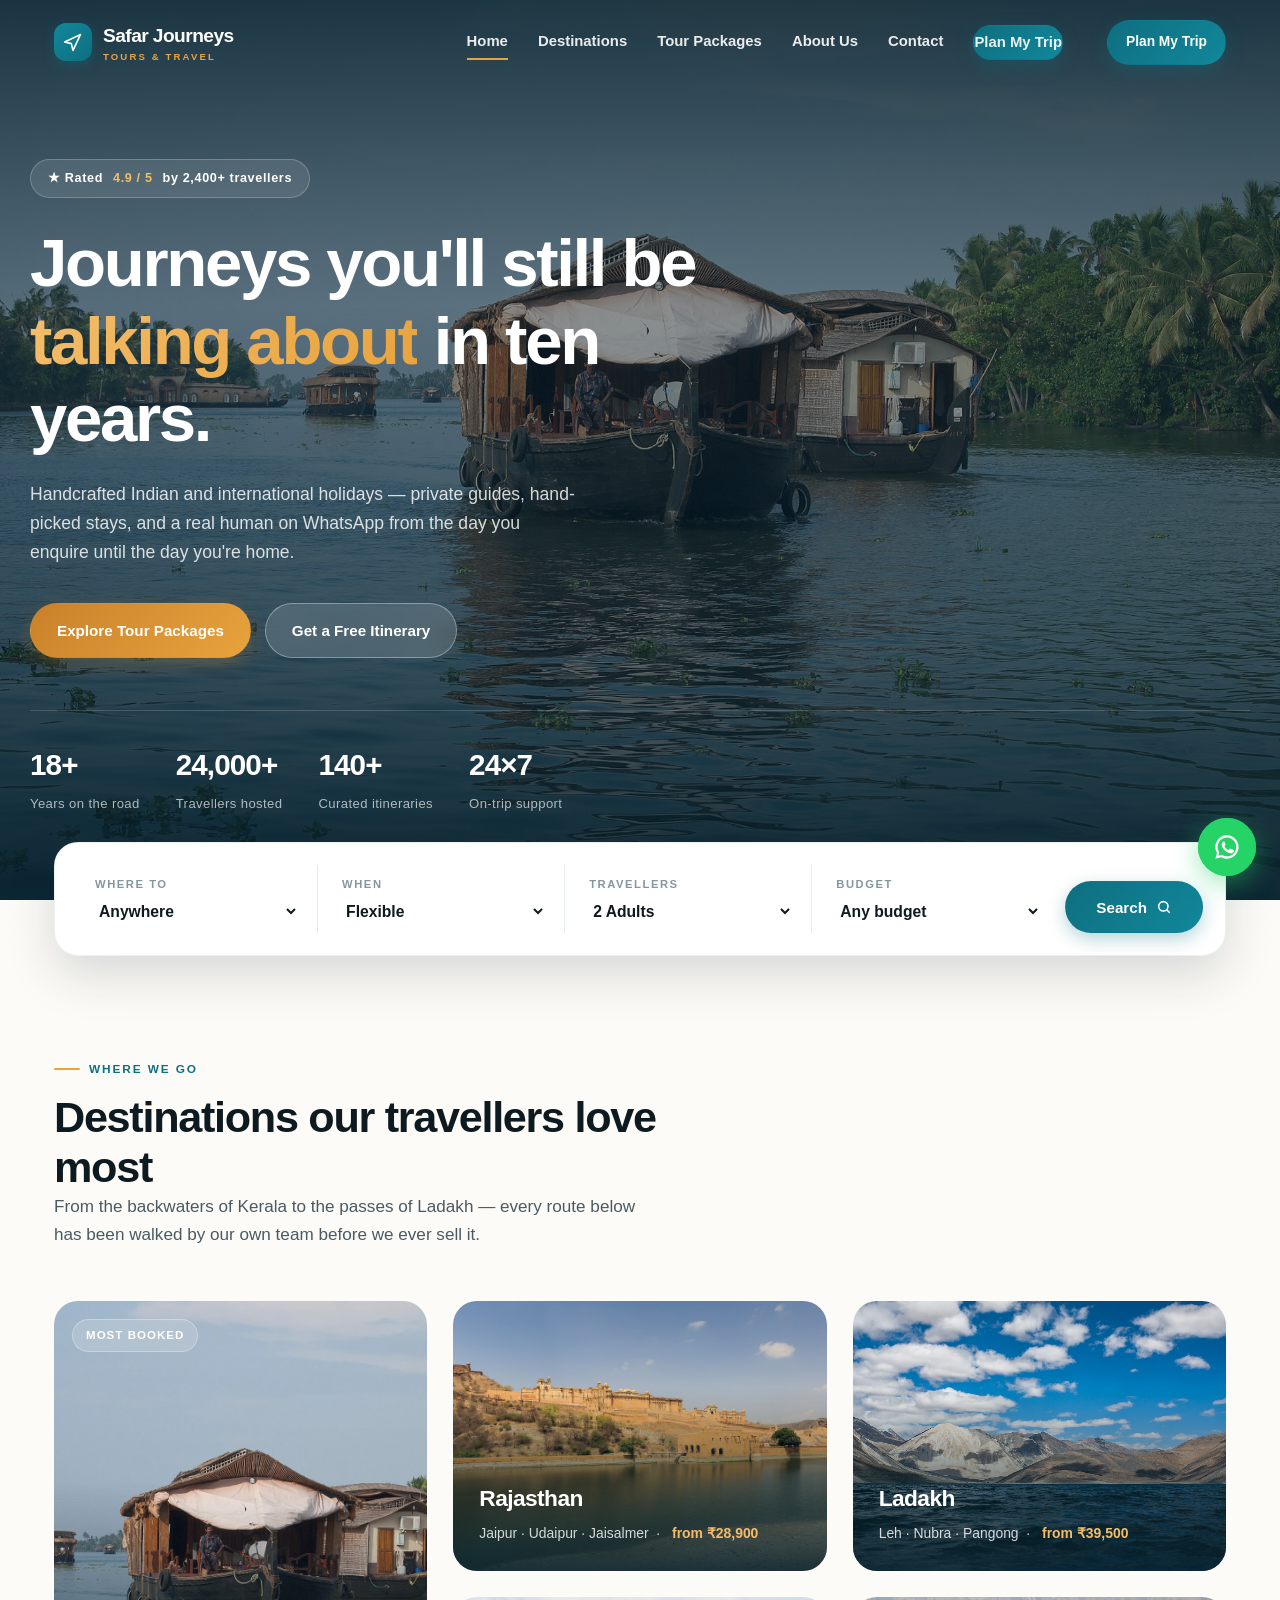
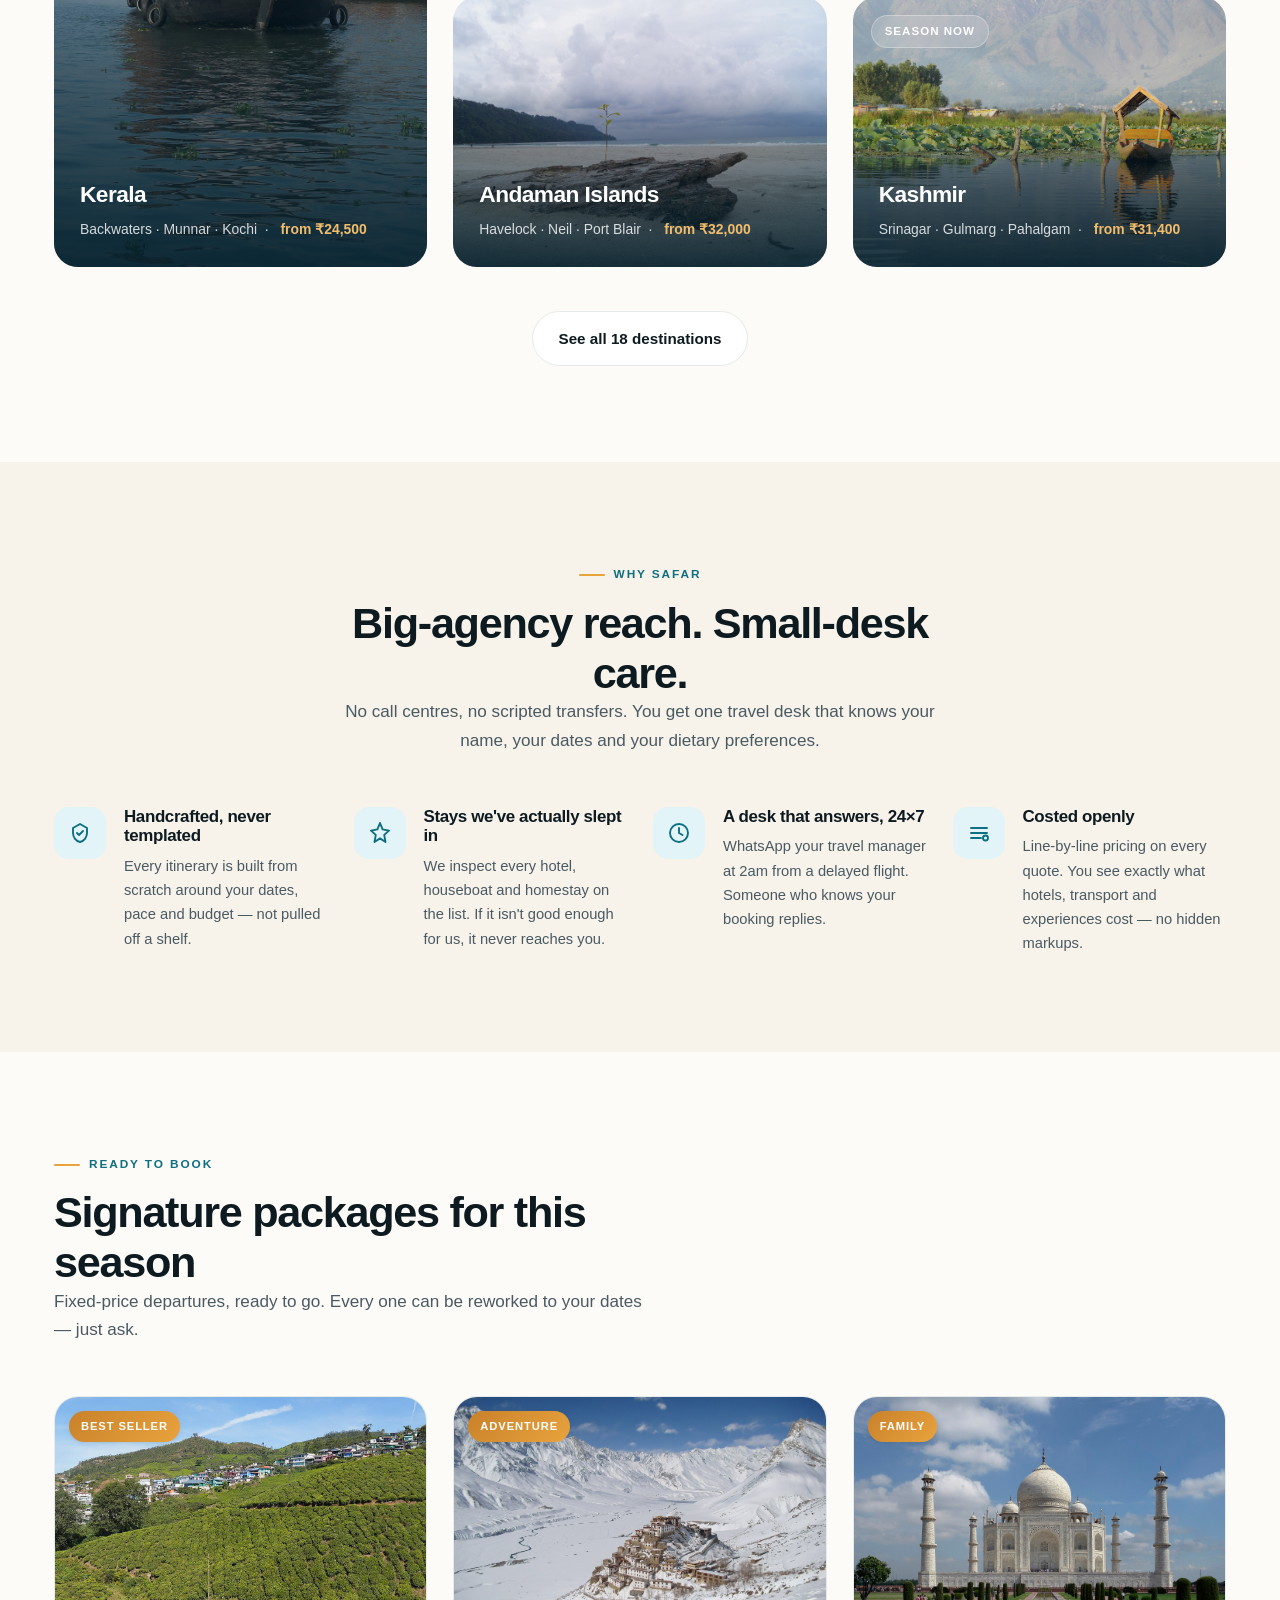
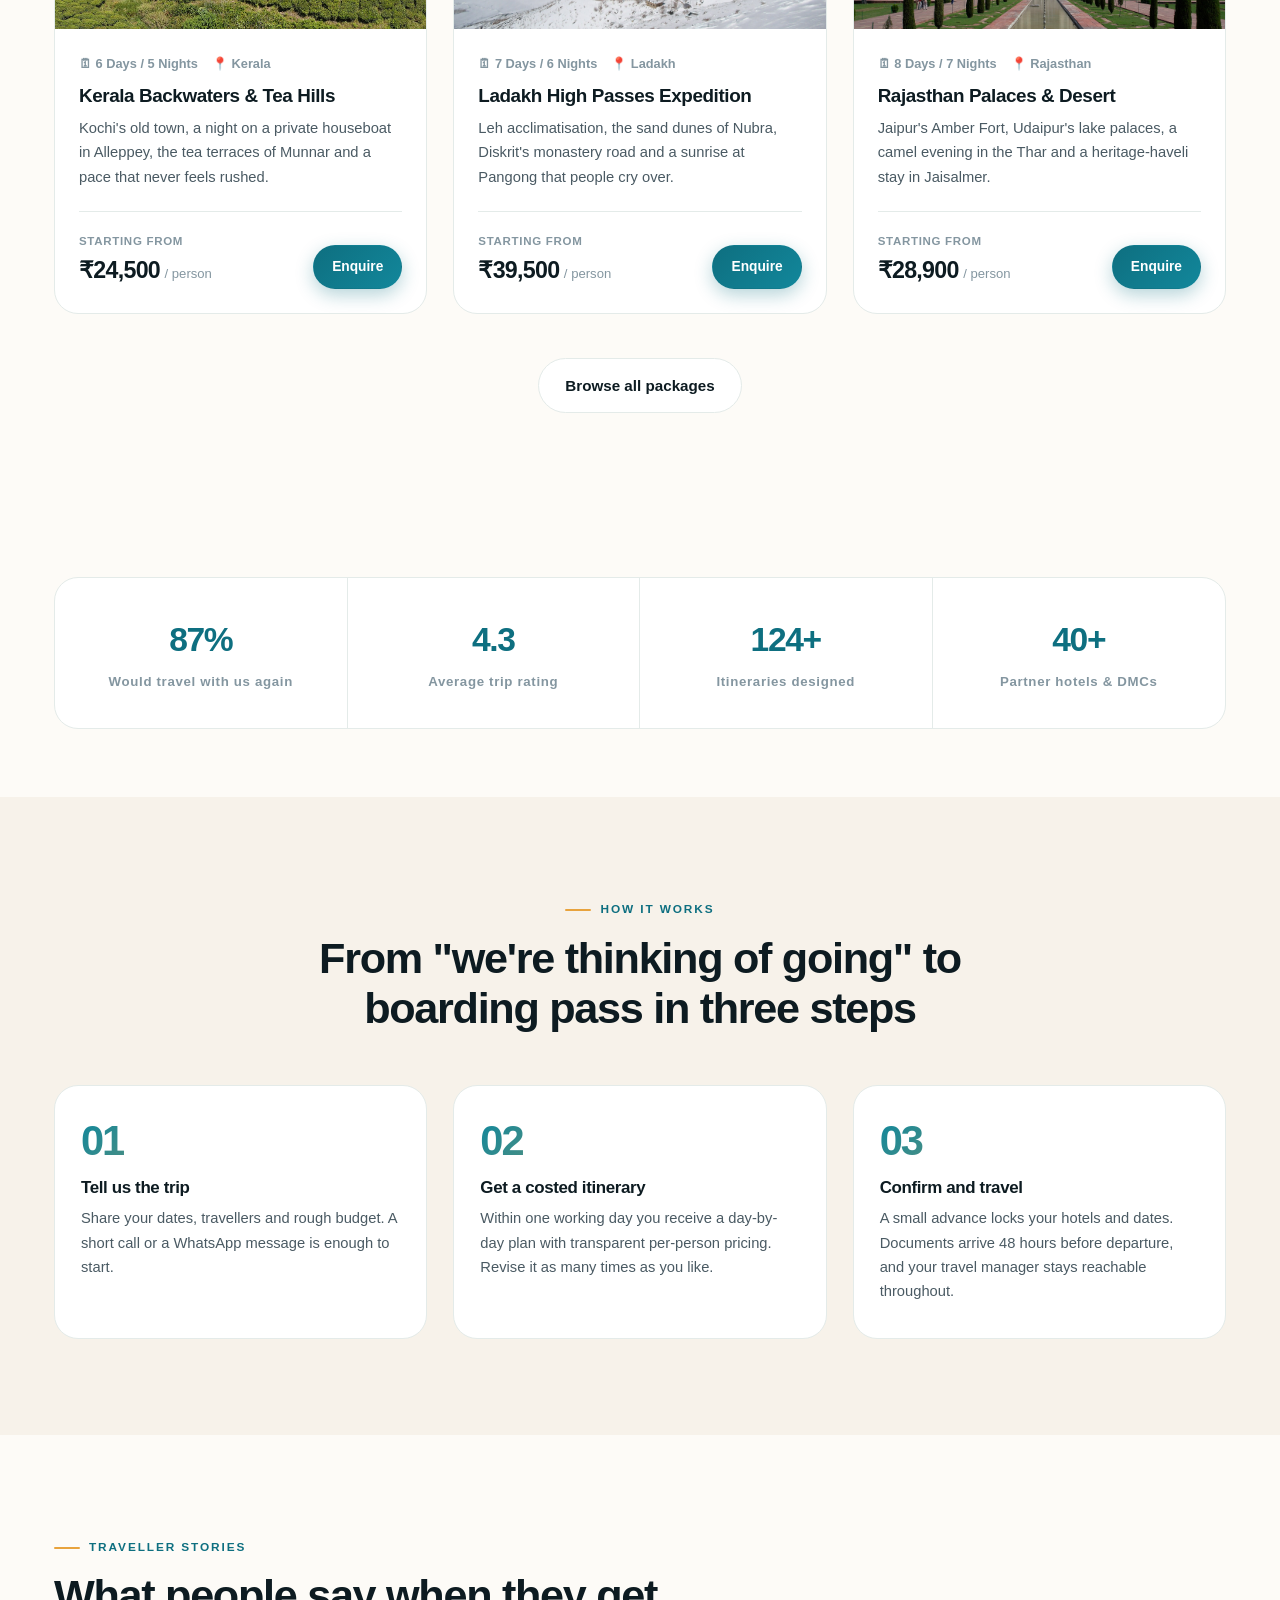
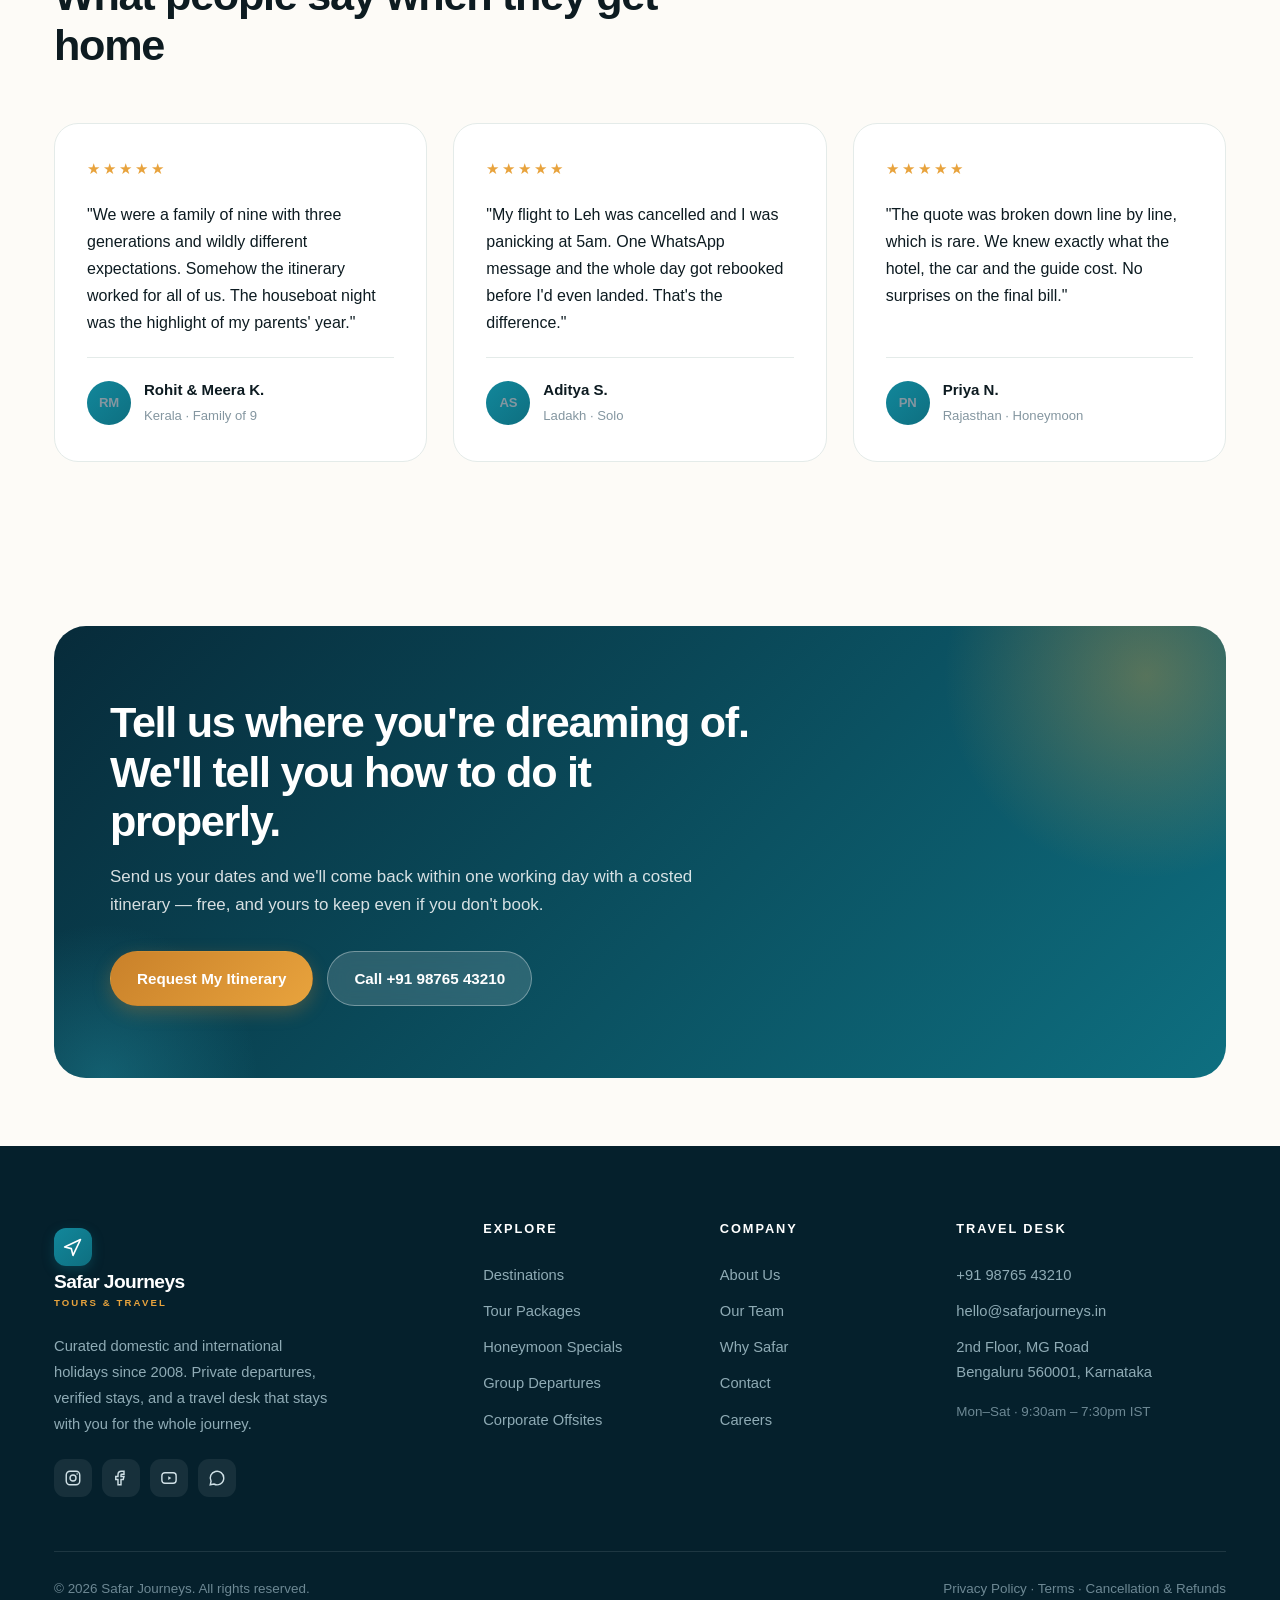
==== index.html @ 35e23143 "Safar Journeys — travel agency demo site (5 pages, self-hosted imagery)" ====
<!DOCTYPE html>
<html lang="en">
<head>
<meta charset="utf-8">
<meta name="viewport" content="width=device-width, initial-scale=1">
<title>Safar Journeys — Curated Tours & Holidays Across India and Beyond</title>
<meta name="description" content="Safar Journeys designs private, handcrafted holidays across India and overseas. Small groups, verified hotels, 24×7 on-trip support. Request a tailored itinerary.">
<link rel="icon" href="data:image/svg+xml,%3Csvg xmlns='http://www.w3.org/2000/svg' viewBox='0 0 24 24'%3E%3Crect width='24' height='24' rx='6' fill='%230e6f80'/%3E%3Cpath d='M4 12l16-7-7 16-2-7-7-2z' fill='%23fff'/%3E%3C/svg%3E">
<link rel="stylesheet" href="assets/css/style.css">
</head>
<body>

<!-- ===================== HEADER ===================== -->
<header class="header">
  <div class="wrap header__row">
    <a class="brand" href="index.html">
      <span class="brand__mark">
        <svg width="20" height="20" viewBox="0 0 24 24" fill="none" stroke="currentColor" stroke-width="2" stroke-linecap="round" stroke-linejoin="round"><path d="M2 12l19-9-9 19-2-8-8-2z"/></svg>
      </span>
      <span>Safar Journeys<span class="brand__sub">Tours &amp; Travel</span></span>
    </a>

    <nav class="nav">
      <a href="index.html" class="active">Home</a>
      <a href="destinations.html">Destinations</a>
      <a href="packages.html">Tour Packages</a>
      <a href="about.html">About Us</a>
      <a href="contact.html">Contact</a>
      <a href="contact.html" class="btn btn--primary btn--sm">Plan My Trip</a>
    </nav>

    <a href="contact.html" class="btn btn--primary btn--sm header__cta">Plan My Trip</a>
    <button class="burger" aria-label="Menu"><span></span><span></span><span></span></button>
  </div>
</header>

<!-- ===================== HERO ===================== -->
<section class="hero">
  <div class="hero__media">
    <img src="assets/img/kerala.jpg" alt="Houseboat drifting through the backwaters of Kerala at golden hour" fetchpriority="high">
  </div>
  <div class="wrap hero__inner">
    <span class="hero__badge">★ Rated <b>4.9 / 5</b> by 2,400+ travellers</span>

    <h1>Journeys you'll still be <em>talking about</em> in ten years.</h1>

    <p class="hero__text">
      Handcrafted Indian and international holidays — private guides, hand-picked stays,
      and a real human on WhatsApp from the day you enquire until the day you're home.
    </p>

    <div class="hero__actions">
      <a href="packages.html" class="btn btn--sand">Explore Tour Packages</a>
      <a href="contact.html" class="btn btn--light">Get a Free Itinerary</a>
    </div>

    <div class="hero__trust">
      <div class="trust"><b data-count="18" data-suffix="+">0</b><span>Years on the road</span></div>
      <div class="trust"><b data-count="24000" data-suffix="+">0</b><span>Travellers hosted</span></div>
      <div class="trust"><b data-count="140" data-suffix="+">0</b><span>Curated itineraries</span></div>
      <div class="trust"><b>24×7</b><span>On-trip support</span></div>
    </div>
  </div>
</section>

<!-- ===================== SEARCH ===================== -->
<div class="wrap search">
  <form class="search__card" data-search>
    <div class="field">
      <label for="s-dest">Where to</label>
      <select id="s-dest" name="destination">
        <option value="">Anywhere</option>
        <option>Kerala</option>
        <option>Rajasthan</option>
        <option>Ladakh</option>
        <option>Kashmir</option>
        <option>Goa</option>
        <option>Andaman Islands</option>
        <option>Himachal Pradesh</option>
        <option>Meghalaya</option>
        <option>Bali</option>
        <option>Dubai</option>
        <option>Thailand</option>
        <option>Singapore</option>
      </select>
    </div>
    <div class="field">
      <label for="s-month">When</label>
      <select id="s-month" name="month">
        <option value="">Flexible</option>
        <option>January</option><option>February</option><option>March</option>
        <option>April</option><option>May</option><option>June</option>
        <option>July</option><option>August</option><option>September</option>
        <option>October</option><option>November</option><option>December</option>
      </select>
    </div>
    <div class="field">
      <label for="s-pax">Travellers</label>
      <select id="s-pax" name="travellers">
        <option>2 Adults</option>
        <option>1 Adult</option>
        <option>2 Adults, 1 Child</option>
        <option>4+ Adults</option>
        <option>Group / Corporate</option>
      </select>
    </div>
    <div class="field">
      <label for="s-budget">Budget</label>
      <select id="s-budget" name="budget">
        <option>Any budget</option>
        <option>Under ₹25,000 pp</option>
        <option>₹25,000 – ₹50,000 pp</option>
        <option>₹50,000 – ₹1,00,000 pp</option>
        <option>₹1,00,000+ pp</option>
      </select>
    </div>
    <button class="btn btn--primary" type="submit">
      Search
      <svg width="16" height="16" viewBox="0 0 24 24" fill="none" stroke="currentColor" stroke-width="2.4" stroke-linecap="round"><circle cx="11" cy="11" r="7"/><path d="M20 20l-3.5-3.5"/></svg>
    </button>
  </form>
</div>

<!-- ===================== DESTINATIONS ===================== -->
<section class="section">
  <div class="wrap">
    <div class="head rv">
      <span class="eyebrow">Where we go</span>
      <h2>Destinations our travellers love most</h2>
      <p class="lead">From the backwaters of Kerala to the passes of Ladakh — every route below has been walked by our own team before we ever sell it.</p>
    </div>

    <div class="grid grid--3">
      <a href="destinations.html" class="dest dest--tall rv">
        <img src="assets/img/kerala.jpg" alt="Kerala backwaters">
        <span class="dest__tag">Most Booked</span>
        <div class="dest__ov">
          <div class="dest__t">Kerala</div>
          <div class="dest__m">Backwaters · Munnar · Kochi &nbsp;·&nbsp; <span class="dest__price">from ₹24,500</span></div>
        </div>
      </a>

      <a href="destinations.html" class="dest rv">
        <img src="assets/img/rajasthan.jpg" alt="Amber Fort, Jaipur">
        <div class="dest__ov">
          <div class="dest__t">Rajasthan</div>
          <div class="dest__m">Jaipur · Udaipur · Jaisalmer &nbsp;·&nbsp; <span class="dest__price">from ₹28,900</span></div>
        </div>
      </a>

      <a href="destinations.html" class="dest rv">
        <img src="assets/img/ladakh.jpg" alt="Pangong Lake, Ladakh">
        <div class="dest__ov">
          <div class="dest__t">Ladakh</div>
          <div class="dest__m">Leh · Nubra · Pangong &nbsp;·&nbsp; <span class="dest__price">from ₹39,500</span></div>
        </div>
      </a>

      <a href="destinations.html" class="dest rv">
        <img src="assets/img/andaman.jpg" alt="Radhanagar Beach, Andaman Islands">
        <div class="dest__ov">
          <div class="dest__t">Andaman Islands</div>
          <div class="dest__m">Havelock · Neil · Port Blair &nbsp;·&nbsp; <span class="dest__price">from ₹32,000</span></div>
        </div>
      </a>

      <a href="destinations.html" class="dest rv">
        <img src="assets/img/kashmir.jpg" alt="Dal Lake, Kashmir">
        <span class="dest__tag">Season Now</span>
        <div class="dest__ov">
          <div class="dest__t">Kashmir</div>
          <div class="dest__m">Srinagar · Gulmarg · Pahalgam &nbsp;·&nbsp; <span class="dest__price">from ₹31,400</span></div>
        </div>
      </a>
    </div>

    <div style="text-align:center;margin-top:44px" class="rv">
      <a href="destinations.html" class="btn btn--ghost">See all 18 destinations</a>
    </div>
  </div>
</section>

<!-- ===================== WHY US ===================== -->
<section class="section section--cream">
  <div class="wrap">
    <div class="head head--center rv">
      <span class="eyebrow" style="justify-content:center">Why Safar</span>
      <h2>Big-agency reach. Small-desk care.</h2>
      <p class="lead">No call centres, no scripted transfers. You get one travel desk that knows your name, your dates and your dietary preferences.</p>
    </div>

    <div class="grid grid--4">
      <div class="feat rv">
        <span class="feat__ic">
          <svg width="24" height="24" viewBox="0 0 24 24" fill="none" stroke="currentColor" stroke-width="1.9" stroke-linecap="round" stroke-linejoin="round"><path d="M12 3l7 4v5c0 4.4-3 8.2-7 9-4-.8-7-4.6-7-9V7l7-4z"/><path d="M9 12l2 2 4-4"/></svg>
        </span>
        <div>
          <h3>Handcrafted, never templated</h3>
          <p>Every itinerary is built from scratch around your dates, pace and budget — not pulled off a shelf.</p>
        </div>
      </div>

      <div class="feat rv">
        <span class="feat__ic">
          <svg width="24" height="24" viewBox="0 0 24 24" fill="none" stroke="currentColor" stroke-width="1.9" stroke-linecap="round" stroke-linejoin="round"><path d="M12 2l2.6 6.4L21 9.6l-4.8 4.3L17.5 21 12 17.4 6.5 21l1.3-7.1L3 9.6l6.4-1.2L12 2z"/></svg>
        </span>
        <div>
          <h3>Stays we've actually slept in</h3>
          <p>We inspect every hotel, houseboat and homestay on the list. If it isn't good enough for us, it never reaches you.</p>
        </div>
      </div>

      <div class="feat rv">
        <span class="feat__ic">
          <svg width="24" height="24" viewBox="0 0 24 24" fill="none" stroke="currentColor" stroke-width="1.9" stroke-linecap="round" stroke-linejoin="round"><circle cx="12" cy="12" r="9"/><path d="M12 7v5l3.5 2"/></svg>
        </span>
        <div>
          <h3>A desk that answers, 24×7</h3>
          <p>WhatsApp your travel manager at 2am from a delayed flight. Someone who knows your booking replies.</p>
        </div>
      </div>

      <div class="feat rv">
        <span class="feat__ic">
          <svg width="24" height="24" viewBox="0 0 24 24" fill="none" stroke="currentColor" stroke-width="1.9" stroke-linecap="round" stroke-linejoin="round"><path d="M4 7h16M4 12h16M4 17h10"/><circle cx="18.5" cy="17" r="2.5"/></svg>
        </span>
        <div>
          <h3>Costed openly</h3>
          <p>Line-by-line pricing on every quote. You see exactly what hotels, transport and experiences cost — no hidden markups.</p>
        </div>
      </div>
    </div>
  </div>
</section>

<!-- ===================== PACKAGES ===================== -->
<section class="section">
  <div class="wrap">
    <div class="head rv">
      <span class="eyebrow">Ready to book</span>
      <h2>Signature packages for this season</h2>
      <p class="lead">Fixed-price departures, ready to go. Every one can be reworked to your dates — just ask.</p>
    </div>

    <div class="grid grid--3">
      <article class="card rv">
        <div class="card__img">
          <span class="card__ribbon">Best Seller</span>
          <img src="assets/img/munnar.jpg" alt="Tea plantations in Munnar, Kerala">
        </div>
        <div class="card__body">
          <div class="card__meta">
            <span>🗓 6 Days / 5 Nights</span>
            <span>📍 Kerala</span>
          </div>
          <h3>Kerala Backwaters &amp; Tea Hills</h3>
          <p class="card__desc">Kochi's old town, a night on a private houseboat in Alleppey, the tea terraces of Munnar and a pace that never feels rushed.</p>
          <div class="card__foot">
            <div class="price">
              <small>Starting from</small>
              <b>₹24,500</b> <u>/ person</u>
            </div>
            <a href="contact.html?destination=Kerala" class="btn btn--primary btn--sm">Enquire</a>
          </div>
        </div>
      </article>

      <article class="card rv">
        <div class="card__img">
          <span class="card__ribbon">Adventure</span>
          <img src="assets/img/spiti.jpg" alt="Key Monastery, Spiti Valley">
        </div>
        <div class="card__body">
          <div class="card__meta">
            <span>🗓 7 Days / 6 Nights</span>
            <span>📍 Ladakh</span>
          </div>
          <h3>Ladakh High Passes Expedition</h3>
          <p class="card__desc">Leh acclimatisation, the sand dunes of Nubra, Diskrit's monastery road and a sunrise at Pangong that people cry over.</p>
          <div class="card__foot">
            <div class="price">
              <small>Starting from</small>
              <b>₹39,500</b> <u>/ person</u>
            </div>
            <a href="contact.html?destination=Ladakh" class="btn btn--primary btn--sm">Enquire</a>
          </div>
        </div>
      </article>

      <article class="card rv">
        <div class="card__img">
          <span class="card__ribbon">Family</span>
          <img src="assets/img/agra.jpg" alt="Taj Mahal, Agra">
        </div>
        <div class="card__body">
          <div class="card__meta">
            <span>🗓 8 Days / 7 Nights</span>
            <span>📍 Rajasthan</span>
          </div>
          <h3>Rajasthan Palaces &amp; Desert</h3>
          <p class="card__desc">Jaipur's Amber Fort, Udaipur's lake palaces, a camel evening in the Thar and a heritage-haveli stay in Jaisalmer.</p>
          <div class="card__foot">
            <div class="price">
              <small>Starting from</small>
              <b>₹28,900</b> <u>/ person</u>
            </div>
            <a href="contact.html?destination=Rajasthan" class="btn btn--primary btn--sm">Enquire</a>
          </div>
        </div>
      </article>
    </div>

    <div style="text-align:center;margin-top:44px" class="rv">
      <a href="packages.html" class="btn btn--ghost">Browse all packages</a>
    </div>
  </div>
</section>

<!-- ===================== STATS ===================== -->
<section class="section section--tight">
  <div class="wrap">
    <div class="band rv">
      <div><b data-count="98" data-suffix="%">0</b><span>Would travel with us again</span></div>
      <div><b data-count="4.9">0</b><span>Average trip rating</span></div>
      <div><b data-count="140" data-suffix="+">0</b><span>Itineraries designed</span></div>
      <div><b data-count="45" data-suffix="+">0</b><span>Partner hotels &amp; DMCs</span></div>
    </div>
  </div>
</section>

<!-- ===================== HOW IT WORKS ===================== -->
<section class="section section--cream">
  <div class="wrap">
    <div class="head head--center rv">
      <span class="eyebrow" style="justify-content:center">How it works</span>
      <h2>From "we're thinking of going" to boarding pass in three steps</h2>
    </div>

    <div class="grid grid--3">
      <div class="step rv">
        <div class="step__n">01</div>
        <h3>Tell us the trip</h3>
        <p>Share your dates, travellers and rough budget. A short call or a WhatsApp message is enough to start.</p>
      </div>
      <div class="step rv">
        <div class="step__n">02</div>
        <h3>Get a costed itinerary</h3>
        <p>Within one working day you receive a day-by-day plan with transparent per-person pricing. Revise it as many times as you like.</p>
      </div>
      <div class="step rv">
        <div class="step__n">03</div>
        <h3>Confirm and travel</h3>
        <p>A small advance locks your hotels and dates. Documents arrive 48 hours before departure, and your travel manager stays reachable throughout.</p>
      </div>
    </div>
  </div>
</section>

<!-- ===================== TESTIMONIALS ===================== -->
<section class="section">
  <div class="wrap">
    <div class="head rv">
      <span class="eyebrow">Traveller stories</span>
      <h2>What people say when they get home</h2>
    </div>

    <div class="grid grid--3">
      <div class="quote rv">
        <div class="quote__stars">★★★★★</div>
        <p>"We were a family of nine with three generations and wildly different expectations. Somehow the itinerary worked for all of us. The houseboat night was the highlight of my parents' year."</p>
        <div class="quote__who">
          <span class="avatar">RM</span>
          <div><b>Rohit &amp; Meera K.</b><span>Kerala · Family of 9</span></div>
        </div>
      </div>

      <div class="quote rv">
        <div class="quote__stars">★★★★★</div>
        <p>"My flight to Leh was cancelled and I was panicking at 5am. One WhatsApp message and the whole day got rebooked before I'd even landed. That's the difference."</p>
        <div class="quote__who">
          <span class="avatar">AS</span>
          <div><b>Aditya S.</b><span>Ladakh · Solo</span></div>
        </div>
      </div>

      <div class="quote rv">
        <div class="quote__stars">★★★★★</div>
        <p>"The quote was broken down line by line, which is rare. We knew exactly what the hotel, the car and the guide cost. No surprises on the final bill."</p>
        <div class="quote__who">
          <span class="avatar">PN</span>
          <div><b>Priya N.</b><span>Rajasthan · Honeymoon</span></div>
        </div>
      </div>
    </div>
  </div>
</section>

<!-- ===================== CTA ===================== -->
<section class="section section--tight">
  <div class="wrap">
    <div class="cta rv">
      <div class="cta__in">
        <h2>Tell us where you're dreaming of. We'll tell you how to do it properly.</h2>
        <p>Send us your dates and we'll come back within one working day with a costed itinerary — free, and yours to keep even if you don't book.</p>
        <div class="cta__actions">
          <a href="contact.html" class="btn btn--sand">Request My Itinerary</a>
          <a href="tel:+919876543210" class="btn btn--light">Call +91 98765 43210</a>
        </div>
      </div>
    </div>
  </div>
</section>

<!-- ===================== FOOTER ===================== -->
<footer class="footer">
  <div class="wrap">
    <div class="footer__grid">
      <div>
        <a class="brand" href="index.html">
          <span class="brand__mark">
            <svg width="20" height="20" viewBox="0 0 24 24" fill="none" stroke="currentColor" stroke-width="2" stroke-linecap="round" stroke-linejoin="round"><path d="M2 12l19-9-9 19-2-8-8-2z"/></svg>
          </span>
          <span>Safar Journeys<span class="brand__sub">Tours &amp; Travel</span></span>
        </a>
        <p class="footer__about">Curated domestic and international holidays since 2008. Private departures, verified stays, and a travel desk that stays with you for the whole journey.</p>
        <div class="social">
          <a href="#" aria-label="Instagram"><svg width="18" height="18" viewBox="0 0 24 24" fill="none" stroke="currentColor" stroke-width="1.9"><rect x="3" y="3" width="18" height="18" rx="5"/><circle cx="12" cy="12" r="4"/><circle cx="17.5" cy="6.5" r="1" fill="currentColor" stroke="none"/></svg></a>
          <a href="#" aria-label="Facebook"><svg width="18" height="18" viewBox="0 0 24 24" fill="none" stroke="currentColor" stroke-width="1.9"><path d="M15 3h-2.5A4.5 4.5 0 008 7.5V10H5v4h3v7h4v-7h3l1-4h-4V8a1 1 0 011-1h3V3z"/></svg></a>
          <a href="#" aria-label="YouTube"><svg width="18" height="18" viewBox="0 0 24 24" fill="none" stroke="currentColor" stroke-width="1.9"><rect x="2.5" y="5" width="19" height="14" rx="4"/><path d="M11 9.5l4 2.5-4 2.5v-5z" fill="currentColor" stroke="none"/></svg></a>
          <a href="#" aria-label="WhatsApp"><svg width="18" height="18" viewBox="0 0 24 24" fill="none" stroke="currentColor" stroke-width="1.9"><path d="M21 12a9 9 0 01-13.2 8L3 21l1.1-4.7A9 9 0 1121 12z"/></svg></a>
        </div>
      </div>

      <div>
        <h4>Explore</h4>
        <a href="destinations.html">Destinations</a>
        <a href="packages.html">Tour Packages</a>
        <a href="packages.html">Honeymoon Specials</a>
        <a href="packages.html">Group Departures</a>
        <a href="packages.html">Corporate Offsites</a>
      </div>

      <div>
        <h4>Company</h4>
        <a href="about.html">About Us</a>
        <a href="about.html">Our Team</a>
        <a href="about.html">Why Safar</a>
        <a href="contact.html">Contact</a>
        <a href="contact.html">Careers</a>
      </div>

      <div>
        <h4>Travel Desk</h4>
        <a href="tel:+919876543210">+91 98765 43210</a>
        <a href="mailto:hello@safarjourneys.in">hello@safarjourneys.in</a>
        <p style="padding:6px 0;line-height:1.7">2nd Floor, MG Road<br>Bengaluru 560001, Karnataka</p>
        <p style="padding-top:10px;font-size:.84rem;color:#6d8894">Mon–Sat · 9:30am – 7:30pm IST</p>
      </div>
    </div>

    <div class="footer__bar">
      <span>© <span data-year>2026</span> Safar Journeys. All rights reserved.</span>
      <span>Privacy Policy · Terms · Cancellation &amp; Refunds</span>
    </div>
  </div>
</footer>

<a href="https://wa.me/919876543210" class="wa" aria-label="Chat on WhatsApp">
  <svg width="28" height="28" viewBox="0 0 24 24" fill="currentColor"><path d="M12 2a10 10 0 00-8.6 15.1L2 22l5-1.3A10 10 0 1012 2zm0 18a8 8 0 01-4.1-1.1l-.3-.2-3 .8.8-2.9-.2-.3A8 8 0 1112 20zm4.5-5.9c-.2-.1-1.4-.7-1.6-.8-.2-.1-.4-.1-.5.1-.2.2-.6.8-.8 1-.1.2-.3.2-.5.1a6.5 6.5 0 01-1.9-1.2 7.2 7.2 0 01-1.3-1.7c-.1-.2 0-.4.1-.5l.4-.5c.1-.2.2-.3.3-.5v-.4c0-.1-.5-1.3-.7-1.7-.2-.5-.4-.4-.5-.4h-.5c-.2 0-.5.1-.7.3-.2.3-.9.9-.9 2.2s.9 2.5 1 2.7c.1.2 1.8 2.8 4.4 3.9 2.6 1 2.6.7 3.1.6.5 0 1.6-.6 1.8-1.3.2-.6.2-1.2.2-1.3-.1-.2-.3-.2-.5-.3z"/></svg>
</a>

<script src="assets/js/main.js"></script>
</body>
</html>
---- assets/css/style.css ----
/* ==========================================================================
   Safar Journeys — design system
   ========================================================================== */

:root{
  --navy-900:#05202c; --navy-800:#072b3a; --navy-700:#0a3a4c;
  --ocean-600:#0e6f80; --ocean-500:#12879b; --ocean-400:#2aa7bb;
  --teal-100:#e2f4f7; --teal-050:#f1fafb;
  --sand-600:#c9812a; --sand-500:#e8a33d; --sand-400:#f2bd6b;
  --cream:#fdfbf7; --cream-2:#f7f2ea;
  --ink:#0d1b21; --body:#4a5a63; --muted:#8496a0; --line:#e4ebe9;

  --shadow-sm:0 1px 2px rgba(5,32,44,.06), 0 2px 8px rgba(5,32,44,.05);
  --shadow-md:0 4px 14px rgba(5,32,44,.08), 0 12px 34px rgba(5,32,44,.08);
  --shadow-lg:0 18px 50px rgba(5,32,44,.16);

  --r-sm:10px; --r-md:16px; --r-lg:24px; --r-xl:32px;
  --wrap:1220px;
  --font:-apple-system,BlinkMacSystemFont,"SF Pro Display","Segoe UI",Roboto,"Helvetica Neue",Arial,sans-serif;
}

*,*::before,*::after{box-sizing:border-box}
html{scroll-behavior:smooth;-webkit-text-size-adjust:100%}
body{
  margin:0;font-family:var(--font);color:var(--body);background:var(--cream);
  font-size:16px;line-height:1.65;-webkit-font-smoothing:antialiased;
}
img{max-width:100%;display:block}
a{color:inherit;text-decoration:none}
button{font-family:inherit}
h1,h2,h3,h4{color:var(--ink);margin:0;line-height:1.15;letter-spacing:-.022em;font-weight:700}
h1{font-size:clamp(2.4rem,5.4vw,4.2rem);letter-spacing:-.035em}
h2{font-size:clamp(1.8rem,3.4vw,2.7rem);letter-spacing:-.03em}
h3{font-size:1.18rem}
p{margin:0}
.wrap{width:100%;max-width:var(--wrap);margin:0 auto;padding:0 24px}

/* ---------- primitives ---------- */
.eyebrow{
  display:inline-flex;align-items:center;gap:9px;
  font-size:.74rem;font-weight:700;letter-spacing:.16em;text-transform:uppercase;
  color:var(--ocean-600);margin-bottom:14px;
}
.eyebrow::before{content:"";width:26px;height:2px;background:var(--sand-500);border-radius:2px}
.lead{font-size:1.07rem;color:var(--body);max-width:62ch}
.section{padding:96px 0}
.section--tight{padding:68px 0}
.section--cream{background:var(--cream-2)}
.section--navy{background:var(--navy-800);color:#c3d6dd}
.section--navy h2,.section--navy h3{color:#fff}
.section--navy .lead{color:#a9c2cb}
.head{max-width:660px;margin-bottom:52px}
.head--center{margin-left:auto;margin-right:auto;text-align:center}
.head--center .lead{margin-left:auto;margin-right:auto}

/* ---------- buttons ---------- */
.btn{
  display:inline-flex;align-items:center;justify-content:center;gap:9px;
  padding:14px 26px;border-radius:999px;font-weight:600;font-size:.95rem;
  border:1px solid transparent;cursor:pointer;transition:.22s ease;white-space:nowrap;
}
.btn--primary{background:linear-gradient(135deg,var(--ocean-600),var(--ocean-500));color:#fff;box-shadow:0 6px 18px rgba(14,111,128,.3)}
.btn--primary:hover{transform:translateY(-2px);box-shadow:0 12px 28px rgba(14,111,128,.38)}
.btn--sand{background:linear-gradient(135deg,var(--sand-600),var(--sand-500));color:#fff;box-shadow:0 6px 18px rgba(201,129,42,.3)}
.btn--sand:hover{transform:translateY(-2px);box-shadow:0 12px 28px rgba(201,129,42,.38)}
.btn--ghost{border-color:var(--line);background:#fff;color:var(--ink)}
.btn--ghost:hover{border-color:var(--ocean-400);color:var(--ocean-600);transform:translateY(-2px)}
.btn--light{background:rgba(255,255,255,.14);border-color:rgba(255,255,255,.34);color:#fff;backdrop-filter:blur(10px)}
.btn--light:hover{background:rgba(255,255,255,.24);transform:translateY(-2px)}
.btn--sm{padding:10px 18px;font-size:.86rem}

/* ---------- header ---------- */
.header{
  position:fixed;inset:0 0 auto 0;z-index:80;
  transition:background .3s ease, box-shadow .3s ease, padding .3s ease;
  padding:20px 0;
}
.header__row{display:flex;align-items:center;gap:38px}
.header.scrolled{background:rgba(253,251,247,.86);backdrop-filter:blur(16px) saturate(180%);box-shadow:0 1px 0 var(--line);padding:12px 0}
.brand{display:flex;align-items:center;gap:11px;font-weight:800;font-size:1.2rem;color:#fff;letter-spacing:-.03em;transition:color .3s}
.header.scrolled .brand{color:var(--ink)}
.brand__mark{
  width:38px;height:38px;border-radius:12px;flex:none;
  background:linear-gradient(135deg,var(--ocean-500),var(--ocean-600));
  display:grid;place-items:center;color:#fff;box-shadow:0 4px 12px rgba(14,111,128,.35);
}
.brand__sub{display:block;font-size:.6rem;font-weight:600;letter-spacing:.22em;text-transform:uppercase;color:var(--sand-500);margin-top:-3px}
.nav{display:flex;gap:30px;margin-left:auto}
.nav a{font-size:.93rem;font-weight:600;color:rgba(255,255,255,.9);position:relative;padding:4px 0;transition:color .2s}
.header.scrolled .nav a{color:var(--body)}
.nav a::after{content:"";position:absolute;left:0;bottom:0;height:2px;width:0;background:var(--sand-500);transition:width .25s}
.nav a:hover::after,.nav a.active::after{width:100%}
.nav a:hover,.header.scrolled .nav a:hover{color:var(--ocean-600)}
.header__cta{margin-left:6px}
.burger{display:none;margin-left:auto;background:none;border:0;cursor:pointer;padding:8px}
.burger span{display:block;width:24px;height:2px;background:#fff;margin:5px 0;border-radius:2px;transition:.25s}
.header.scrolled .burger span{background:var(--ink)}
.burger.on span:nth-child(1){transform:translateY(7px) rotate(45deg)}
.burger.on span:nth-child(2){opacity:0}
.burger.on span:nth-child(3){transform:translateY(-7px) rotate(-45deg)}

/* ---------- hero ---------- */
.hero{position:relative;min-height:100svh;display:flex;align-items:center;overflow:hidden;background:var(--navy-900)}
.hero__media{position:absolute;inset:0}
.hero__media img{width:100%;height:100%;object-fit:cover;animation:kenburns 26s ease-in-out infinite alternate}
@keyframes kenburns{from{transform:scale(1.06) translate(0,0)}to{transform:scale(1.16) translate(-1.6%,-1.4%)}}
.hero__media::after{
  content:"";position:absolute;inset:0;
  background:linear-gradient(180deg,rgba(5,32,44,.86) 0%,rgba(5,32,44,.44) 34%,rgba(5,32,44,.6) 72%,rgba(5,32,44,.92) 100%);
}
.hero__inner{position:relative;z-index:2;padding:150px 0 74px;width:100%}
.hero__badge{
  display:inline-flex;align-items:center;gap:10px;padding:8px 17px;border-radius:999px;
  background:rgba(255,255,255,.1);border:1px solid rgba(255,255,255,.22);backdrop-filter:blur(10px);
  color:#fff;font-size:.79rem;font-weight:600;letter-spacing:.05em;margin-bottom:26px;
}
.hero__badge b{color:var(--sand-400)}
.hero h1{color:#fff;max-width:19ch}
.hero h1 em{font-style:normal;background:linear-gradient(120deg,var(--sand-400),var(--sand-500));-webkit-background-clip:text;background-clip:text;color:transparent}
.hero__text{margin-top:24px;max-width:56ch;font-size:1.1rem;color:rgba(255,255,255,.82)}
.hero__actions{display:flex;flex-wrap:wrap;gap:14px;margin-top:36px}
.hero__trust{display:flex;flex-wrap:wrap;gap:36px;margin-top:52px;padding-top:30px;border-top:1px solid rgba(255,255,255,.16)}
.trust b{display:block;font-size:1.85rem;color:#fff;font-weight:700;letter-spacing:-.03em}
.trust span{font-size:.82rem;color:rgba(255,255,255,.66);letter-spacing:.03em}

/* ---------- search bar ---------- */
.search{position:relative;z-index:5;margin-top:-58px}
.search__card{
  background:#fff;border-radius:var(--r-lg);box-shadow:var(--shadow-lg);
  padding:22px;display:grid;grid-template-columns:repeat(4,1fr) auto;gap:6px;align-items:end;
  border:1px solid rgba(228,235,233,.7);
}
.field{display:flex;flex-direction:column;gap:7px;padding:10px 18px;border-right:1px solid var(--line)}
.field:last-of-type{border-right:0}
.field label{font-size:.7rem;font-weight:800;letter-spacing:.14em;text-transform:uppercase;color:var(--muted)}
.field select,.field input{
  border:0;outline:0;font-family:inherit;font-size:.98rem;font-weight:600;color:var(--ink);
  background:transparent;padding:2px 0;width:100%;cursor:pointer;
}
.search .btn{height:52px;padding:0 30px}

/* ---------- cards / grids ---------- */
.grid{display:grid;gap:26px}
.grid--3{grid-template-columns:repeat(3,1fr)}
.grid--4{grid-template-columns:repeat(4,1fr)}
.grid--2{grid-template-columns:repeat(2,1fr)}

.dest{position:relative;border-radius:var(--r-lg);overflow:hidden;display:block;background:var(--navy-800);isolation:isolate}
.dest--tall{grid-row:span 2}
.dest img{width:100%;height:100%;min-height:270px;object-fit:cover;transition:transform .7s cubic-bezier(.2,.7,.3,1)}
.dest--tall img{min-height:566px}
.dest:hover img{transform:scale(1.07)}
.dest__ov{
  position:absolute;inset:0;display:flex;flex-direction:column;justify-content:flex-end;
  padding:26px;background:linear-gradient(180deg,transparent 32%,rgba(5,32,44,.5) 66%,rgba(5,32,44,.9));
}
.dest__tag{
  position:absolute;top:18px;left:18px;padding:6px 13px;border-radius:999px;
  background:rgba(255,255,255,.16);border:1px solid rgba(255,255,255,.3);backdrop-filter:blur(10px);
  color:#fff;font-size:.72rem;font-weight:700;letter-spacing:.09em;text-transform:uppercase;
}
.dest__t{color:#fff;font-size:1.42rem;font-weight:700;letter-spacing:-.025em}
.dest__m{color:rgba(255,255,255,.82);font-size:.87rem;margin-top:5px;display:flex;align-items:center;gap:8px}
.dest__price{color:var(--sand-400);font-weight:700}

.card{background:#fff;border:1px solid var(--line);border-radius:var(--r-lg);overflow:hidden;transition:.3s ease;display:flex;flex-direction:column}
.card:hover{transform:translateY(-6px);box-shadow:var(--shadow-md);border-color:#d3e2e0}
.card__img{position:relative;overflow:hidden;aspect-ratio:16/10}
.card__img img{width:100%;height:100%;object-fit:cover;transition:transform .7s cubic-bezier(.2,.7,.3,1)}
.card:hover .card__img img{transform:scale(1.06)}
.card__ribbon{
  position:absolute;top:14px;left:14px;padding:6px 12px;border-radius:999px;
  background:linear-gradient(135deg,var(--sand-600),var(--sand-500));color:#fff;
  font-size:.7rem;font-weight:800;letter-spacing:.08em;text-transform:uppercase;box-shadow:var(--shadow-sm);
}
.card__body{padding:24px;display:flex;flex-direction:column;flex:1}
.card__meta{display:flex;flex-wrap:wrap;gap:14px;font-size:.8rem;color:var(--muted);font-weight:600;margin-bottom:11px}
.card__meta span{display:inline-flex;align-items:center;gap:6px}
.card__body h3{margin-bottom:9px}
.card__desc{font-size:.92rem;color:var(--body);flex:1}
.card__foot{display:flex;align-items:flex-end;justify-content:space-between;gap:16px;margin-top:22px;padding-top:20px;border-top:1px solid var(--line)}
.price small{display:block;font-size:.72rem;color:var(--muted);font-weight:600;letter-spacing:.06em;text-transform:uppercase}
.price b{font-size:1.45rem;color:var(--ink);letter-spacing:-.03em}
.price u{text-decoration:none;font-size:.82rem;color:var(--muted);font-weight:500}

/* ---------- features ---------- */
.feat{display:flex;gap:18px}
.feat__ic{
  width:52px;height:52px;border-radius:15px;flex:none;display:grid;place-items:center;
  background:var(--teal-100);color:var(--ocean-600);
}
.feat h3{margin-bottom:8px;font-size:1.06rem}
.feat p{font-size:.92rem}
.section--navy .feat__ic{background:rgba(42,167,187,.16);color:var(--ocean-400)}

/* ---------- steps ---------- */
.step{position:relative;padding:34px 26px;background:#fff;border:1px solid var(--line);border-radius:var(--r-lg)}
.step__n{
  font-size:2.6rem;font-weight:800;letter-spacing:-.05em;line-height:1;
  background:linear-gradient(135deg,var(--ocean-500),var(--sand-500));
  -webkit-background-clip:text;background-clip:text;color:transparent;margin-bottom:16px;
}
.step h3{margin-bottom:9px;font-size:1.06rem}
.step p{font-size:.92rem}

/* ---------- testimonial ---------- */
.quote{background:#fff;border:1px solid var(--line);border-radius:var(--r-lg);padding:32px;display:flex;flex-direction:column;gap:20px}
.quote__stars{color:var(--sand-500);letter-spacing:3px;font-size:.95rem}
.quote p{font-size:1rem;color:var(--ink);line-height:1.7;flex:1}
.quote__who{display:flex;align-items:center;gap:13px;padding-top:20px;border-top:1px solid var(--line)}
.avatar{
  width:44px;height:44px;border-radius:50%;flex:none;display:grid;place-items:center;
  font-weight:700;color:#fff;font-size:1rem;letter-spacing:-.02em;
  background:linear-gradient(135deg,var(--ocean-500),var(--ocean-600));
}
.quote__who b{display:block;color:var(--ink);font-size:.94rem}
.quote__who span{font-size:.82rem;color:var(--muted)}

/* ---------- cta ---------- */
.cta{
  position:relative;overflow:hidden;border-radius:var(--r-xl);padding:72px 56px;color:#fff;
  background:linear-gradient(135deg,var(--navy-800),var(--ocean-600));
}
.cta::before{content:"";position:absolute;width:420px;height:420px;border-radius:50%;right:-130px;top:-160px;background:radial-gradient(circle,rgba(232,163,61,.34),transparent 68%)}
.cta::after{content:"";position:absolute;width:320px;height:320px;border-radius:50%;left:-110px;bottom:-160px;background:radial-gradient(circle,rgba(42,167,187,.3),transparent 68%)}
.cta__in{position:relative;z-index:2;max-width:640px}
.cta h2{color:#fff;margin-bottom:16px}
.cta p{color:rgba(255,255,255,.84);font-size:1.06rem}
.cta__actions{display:flex;flex-wrap:wrap;gap:14px;margin-top:32px}

/* ---------- page hero ---------- */
.hero--page{min-height:auto;padding:180px 0 96px}
.hero--page .hero__inner{padding:0}
.hero--page h1{font-size:clamp(2.1rem,4.4vw,3.3rem);max-width:24ch}
.crumbs{display:flex;gap:10px;align-items:center;font-size:.84rem;color:rgba(255,255,255,.62);margin-bottom:20px}
.crumbs b{color:#fff;font-weight:600}
.crumbs i{font-style:normal;opacity:.5}

/* ---------- filters ---------- */
.chips{display:flex;flex-wrap:wrap;gap:10px;margin-bottom:38px}
.chip{
  padding:10px 20px;border-radius:999px;border:1px solid var(--line);background:#fff;
  font-size:.87rem;font-weight:600;color:var(--body);cursor:pointer;transition:.2s;
}
.chip:hover{border-color:var(--ocean-400);color:var(--ocean-600)}
.chip.on{background:var(--navy-800);border-color:var(--navy-800);color:#fff}

/* ---------- form ---------- */
.form{background:#fff;border:1px solid var(--line);border-radius:var(--r-lg);padding:34px;box-shadow:var(--shadow-sm)}
.form__row{display:grid;grid-template-columns:1fr 1fr;gap:18px}
.form__group{display:flex;flex-direction:column;gap:8px;margin-bottom:18px}
.form__group label{font-size:.82rem;font-weight:700;color:var(--ink)}
.form__group input,.form__group select,.form__group textarea{
  padding:13px 16px;border:1px solid var(--line);border-radius:12px;font-family:inherit;
  font-size:.95rem;color:var(--ink);background:var(--cream);outline:0;transition:.2s;width:100%;
}
.form__group textarea{resize:vertical;min-height:118px}
.form__group input:focus,.form__group select:focus,.form__group textarea:focus{
  border-color:var(--ocean-400);background:#fff;box-shadow:0 0 0 4px rgba(42,167,187,.12);
}
.form__group .err{font-size:.79rem;color:#c0392b;font-weight:600;display:none}
.form__group.bad input,.form__group.bad select,.form__group.bad textarea{border-color:#e08b81;background:#fdf5f4}
.form__group.bad .err{display:block}
.form__ok{
  display:none;margin-top:18px;padding:16px 18px;border-radius:14px;
  background:#eaf7f2;border:1px solid #bfe6d5;color:#1c6b4c;font-weight:600;font-size:.92rem;
}
.form__ok.show{display:block}

/* ---------- stats band ---------- */
.band{display:grid;grid-template-columns:repeat(4,1fr);gap:0;border-radius:var(--r-lg);overflow:hidden;border:1px solid var(--line);background:#fff}
.band div{padding:34px 24px;text-align:center;border-right:1px solid var(--line)}
.band div:last-child{border-right:0}
.band b{display:block;font-size:2.1rem;color:var(--ocean-600);letter-spacing:-.04em;font-weight:800}
.band span{font-size:.83rem;color:var(--muted);font-weight:600;letter-spacing:.05em}

/* ---------- accordion ---------- */
.acc{border:1px solid var(--line);border-radius:var(--r-md);background:#fff;overflow:hidden}
.acc+.acc{margin-top:12px}
.acc__q{
  width:100%;text-align:left;padding:20px 24px;background:none;border:0;cursor:pointer;
  font-size:1rem;font-weight:700;color:var(--ink);display:flex;justify-content:space-between;gap:20px;align-items:center;
}
.acc__q i{font-style:normal;color:var(--ocean-600);font-size:1.4rem;transition:.25s;line-height:1;flex:none}
.acc.on .acc__q i{transform:rotate(45deg)}
.acc__a{max-height:0;overflow:hidden;transition:max-height .32s ease}
.acc__a p{padding:0 24px 22px;font-size:.94rem}
.acc.on .acc__a{max-height:340px}

/* ---------- footer ---------- */
.footer{background:var(--navy-900);color:#8fabb5;padding:76px 0 0;font-size:.92rem}
.footer__grid{display:grid;grid-template-columns:2fr 1fr 1fr 1.4fr;gap:44px;padding-bottom:54px;border-bottom:1px solid rgba(255,255,255,.1)}
.footer h4{color:#fff;font-size:.8rem;letter-spacing:.15em;text-transform:uppercase;margin-bottom:20px}
.footer a{display:block;padding:6px 0;transition:.2s}
.footer a:hover{color:var(--sand-400);padding-left:4px}
.footer .brand{color:#fff;margin-bottom:18px}
.footer__about{max-width:34ch;line-height:1.75}
.social{display:flex;gap:10px;margin-top:22px}
.social a{width:38px;height:38px;border-radius:11px;background:rgba(255,255,255,.07);display:grid;place-items:center;padding:0;color:#cfe0e6}
.social a:hover{background:var(--ocean-600);color:#fff;padding-left:0}
.footer__bar{display:flex;flex-wrap:wrap;gap:16px;justify-content:space-between;padding:26px 0;font-size:.84rem;color:#6d8894}

/* ---------- floating whatsapp ---------- */
.wa{
  position:fixed;right:24px;bottom:24px;z-index:70;width:58px;height:58px;border-radius:50%;
  background:#25D366;display:grid;place-items:center;box-shadow:0 8px 26px rgba(37,211,102,.44);
  transition:.25s;color:#fff;
}
.wa:hover{transform:scale(1.08)}
.wa::after{content:"";position:absolute;inset:0;border-radius:50%;border:2px solid #25D366;animation:ping 2.4s ease-out infinite}
@keyframes ping{0%{transform:scale(1);opacity:.7}80%,100%{transform:scale(1.6);opacity:0}}

/* ---------- reveal ---------- */
.rv{opacity:0;transform:translateY(26px);transition:opacity .7s cubic-bezier(.2,.7,.3,1),transform .7s cubic-bezier(.2,.7,.3,1)}
.rv.in{opacity:1;transform:none}
@media (prefers-reduced-motion:reduce){
  .rv{opacity:1;transform:none}
  .hero__media img{animation:none}
  html{scroll-behavior:auto}
}

/* ---------- responsive ---------- */
@media (max-width:1080px){
  .grid--4{grid-template-columns:repeat(2,1fr)}
  .grid--3{grid-template-columns:repeat(2,1fr)}
  .search__card{grid-template-columns:1fr 1fr;gap:4px}
  .field{border-right:0;border-bottom:1px solid var(--line)}
  .search .btn{grid-column:1/-1;width:100%;margin-top:8px}
  .footer__grid{grid-template-columns:1fr 1fr}
}
@media (max-width:860px){
  .nav{
    position:fixed;inset:0 0 0 auto;width:min(320px,84vw);background:var(--cream);
    flex-direction:column;gap:4px;padding:104px 28px 28px;margin:0;
    box-shadow:var(--shadow-lg);transform:translateX(100%);transition:transform .32s ease;z-index:90;
  }
  .nav.on{transform:none}
  .nav a{color:var(--ink);font-size:1.06rem;padding:13px 0;border-bottom:1px solid var(--line)}
  .nav a::after{display:none}
  .nav .btn{width:100%;margin-top:18px}
  .burger{display:block;z-index:95}
  .header__cta{display:none}
  .section{padding:68px 0}
  .grid--3,.grid--2{grid-template-columns:1fr}
  .hero__inner{padding:130px 0 60px}
  .hero__trust{gap:22px}
  .trust b{font-size:1.5rem}
  .cta{padding:48px 28px;border-radius:var(--r-lg)}
  .band{grid-template-columns:1fr 1fr}
  .band div:nth-child(2){border-right:0}
  .band div:nth-child(1),.band div:nth-child(2){border-bottom:1px solid var(--line)}
  .form__row{grid-template-columns:1fr}
  .dest--tall{grid-row:span 1}
  .dest--tall img{min-height:290px}
  .search{margin-top:-38px}
}
@media (max-width:520px){
  .wrap{padding:0 18px}
  .grid--4{grid-template-columns:1fr}
  .footer__grid{grid-template-columns:1fr;gap:34px}
  .hero__actions .btn{width:100%}
}
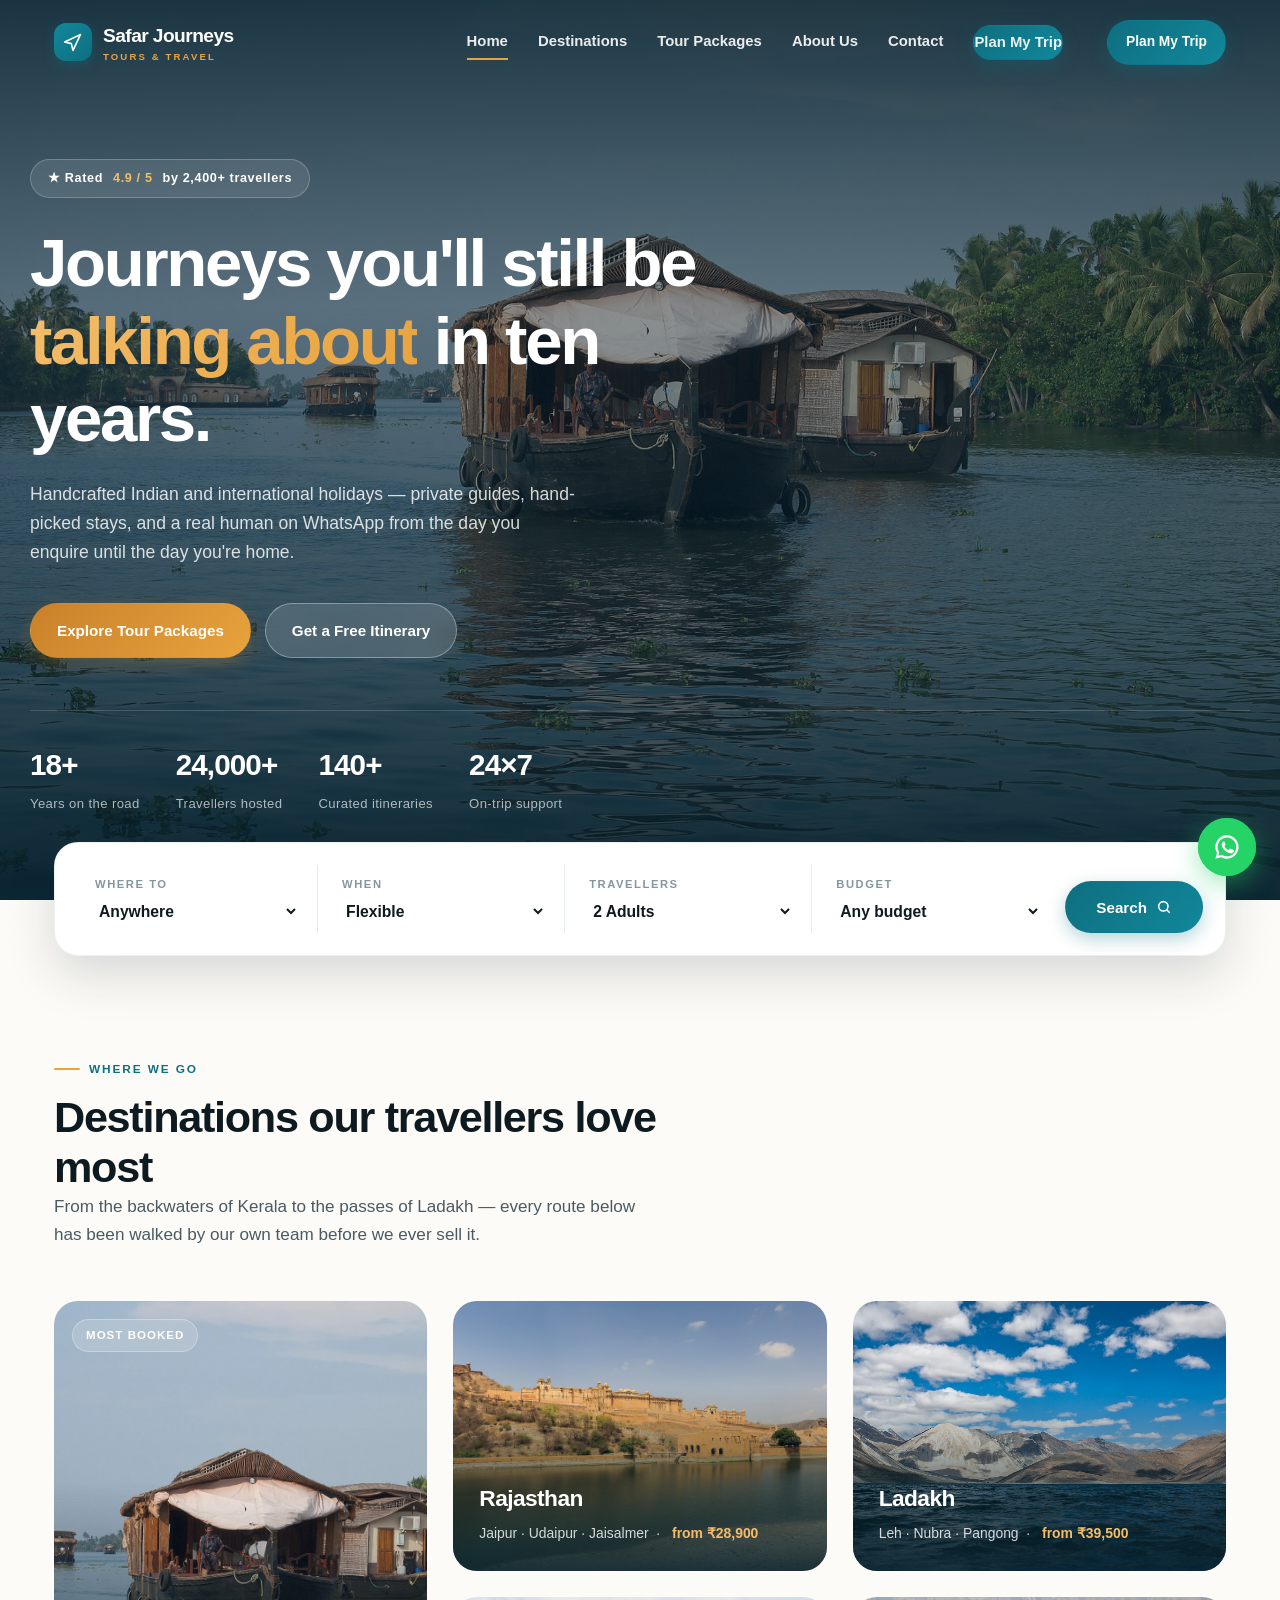
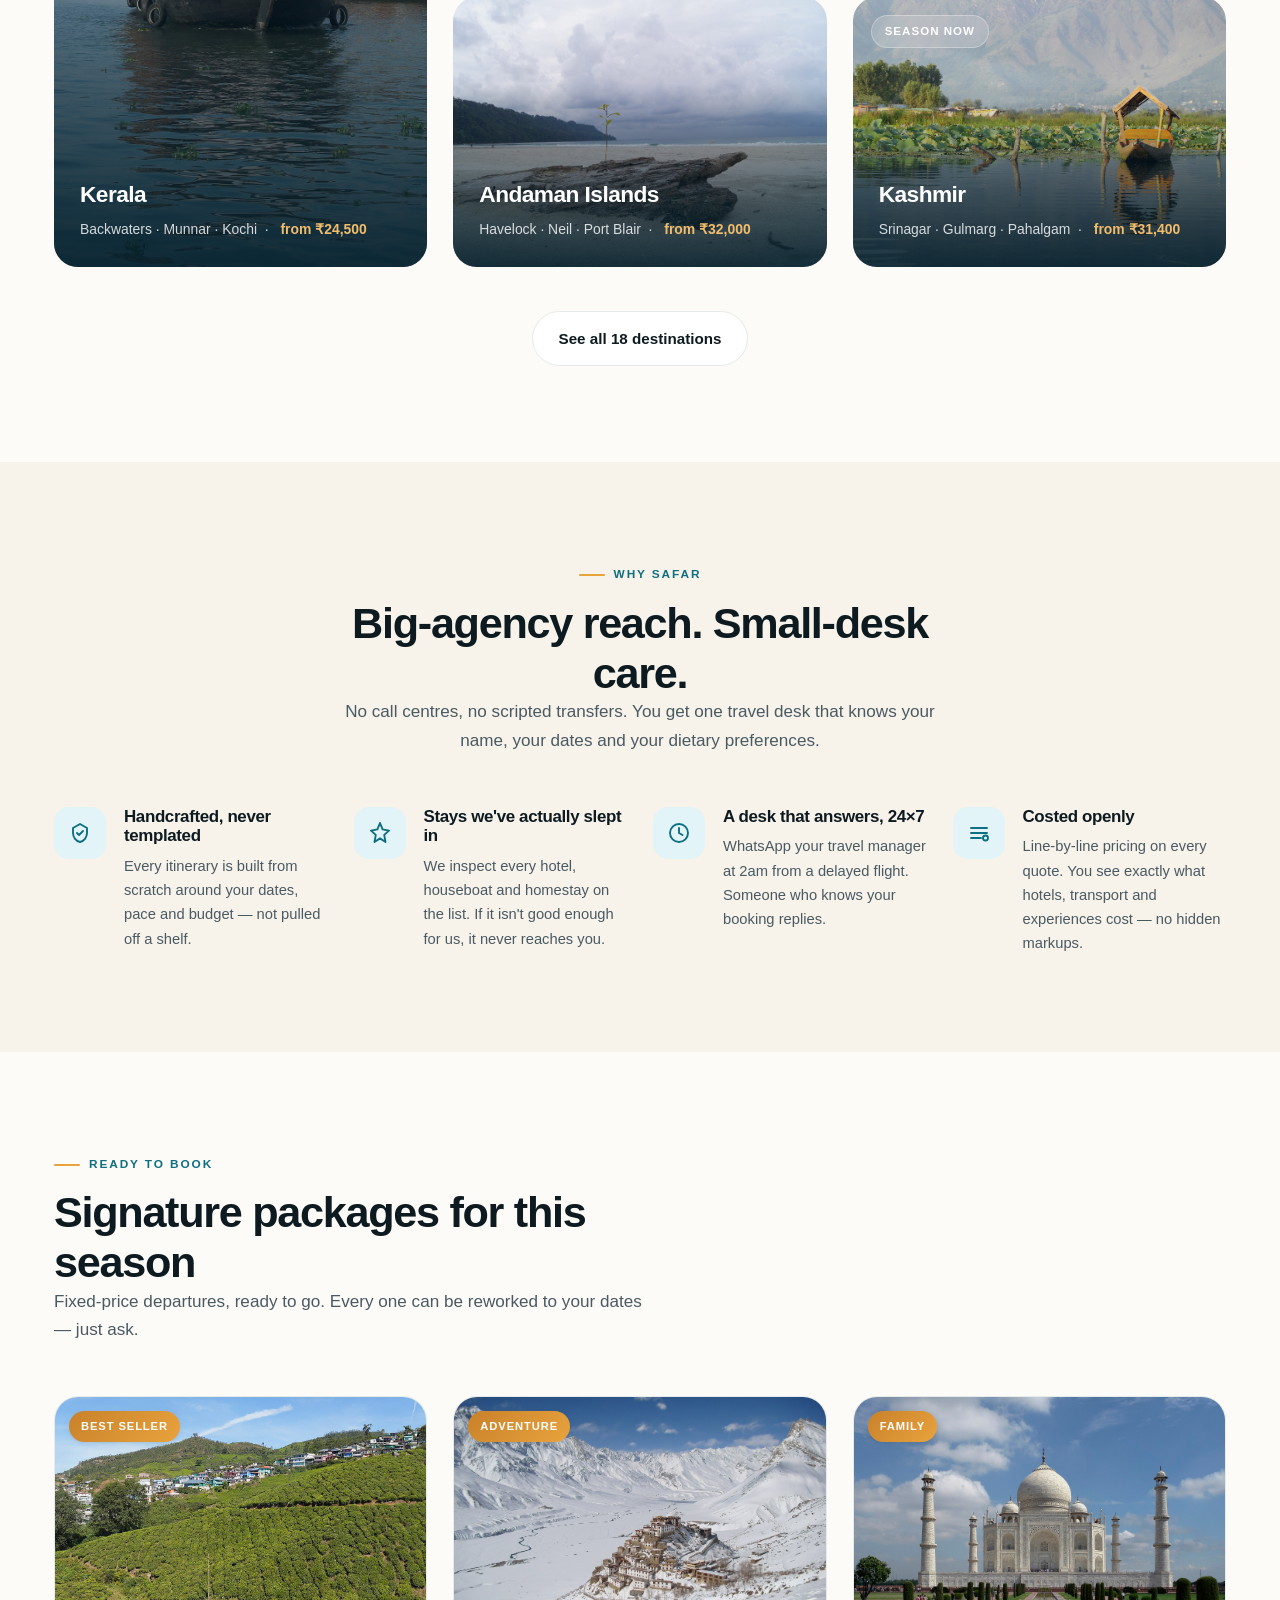
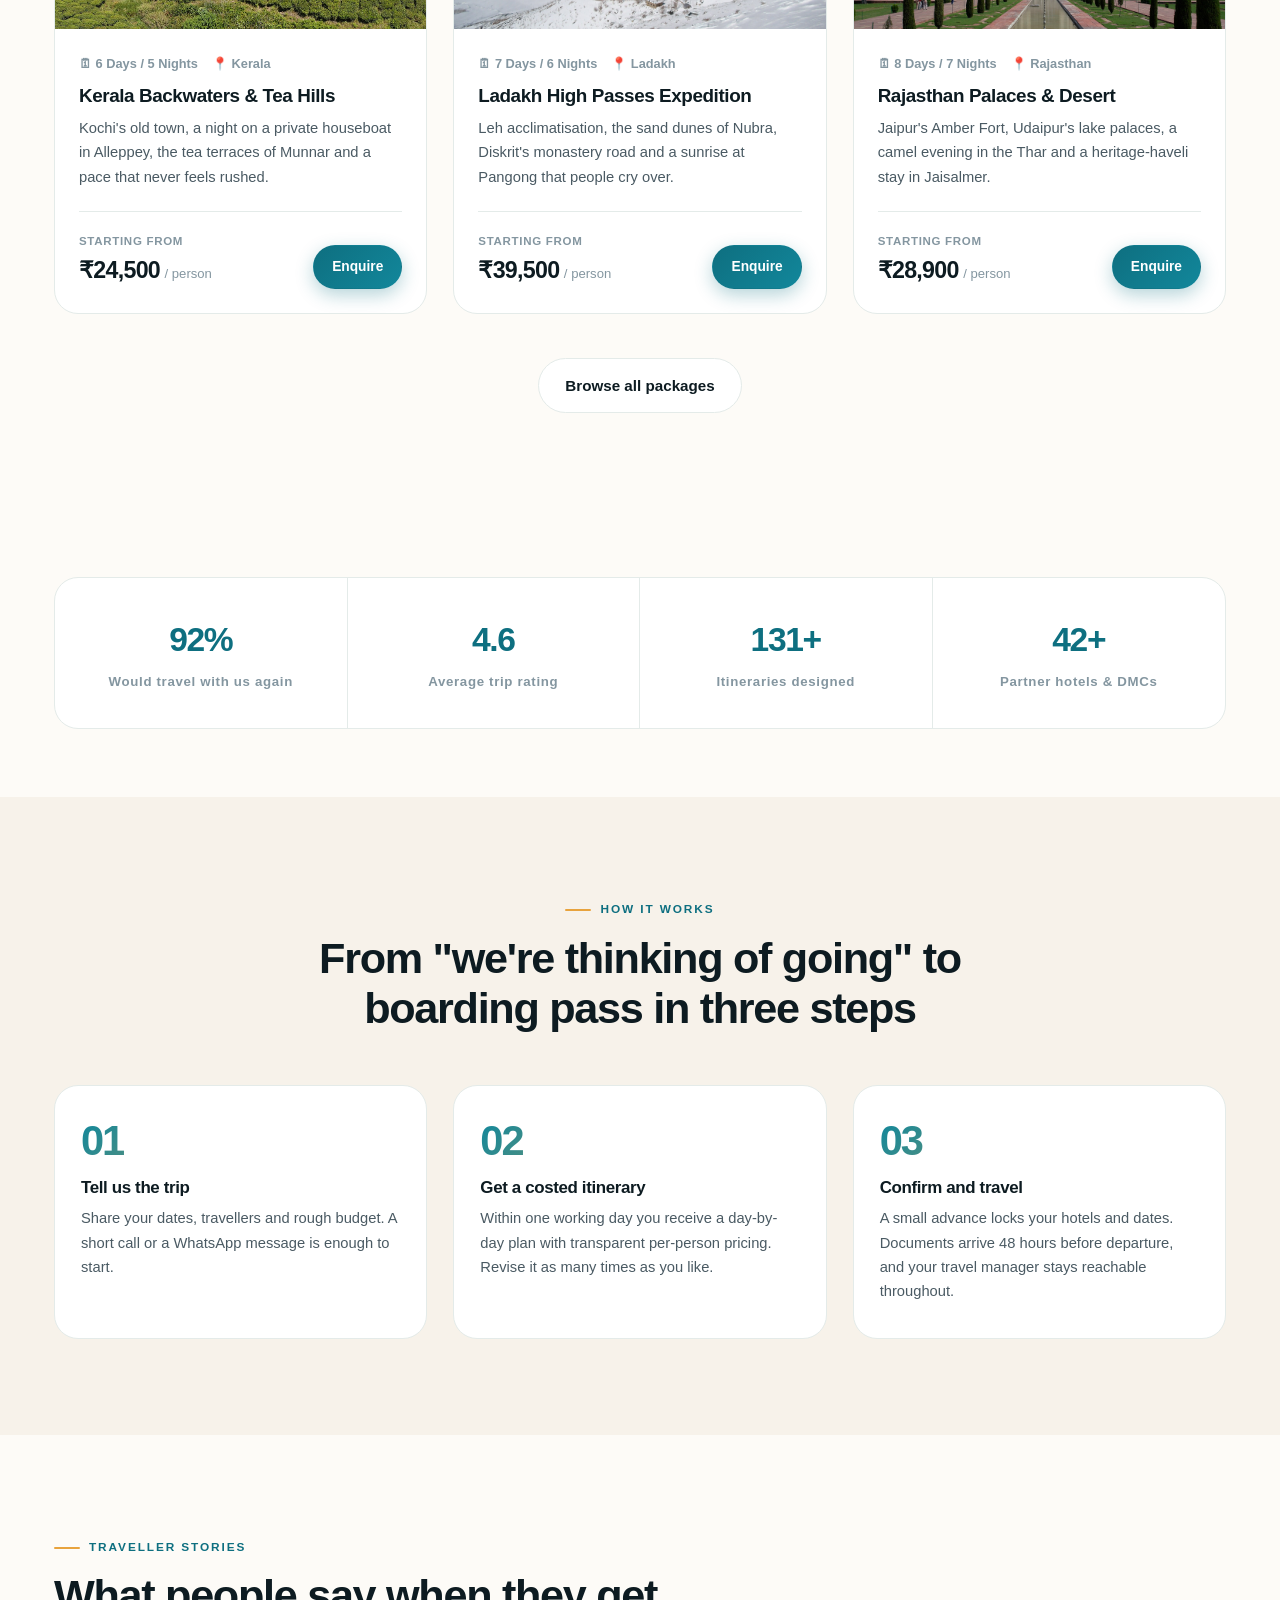
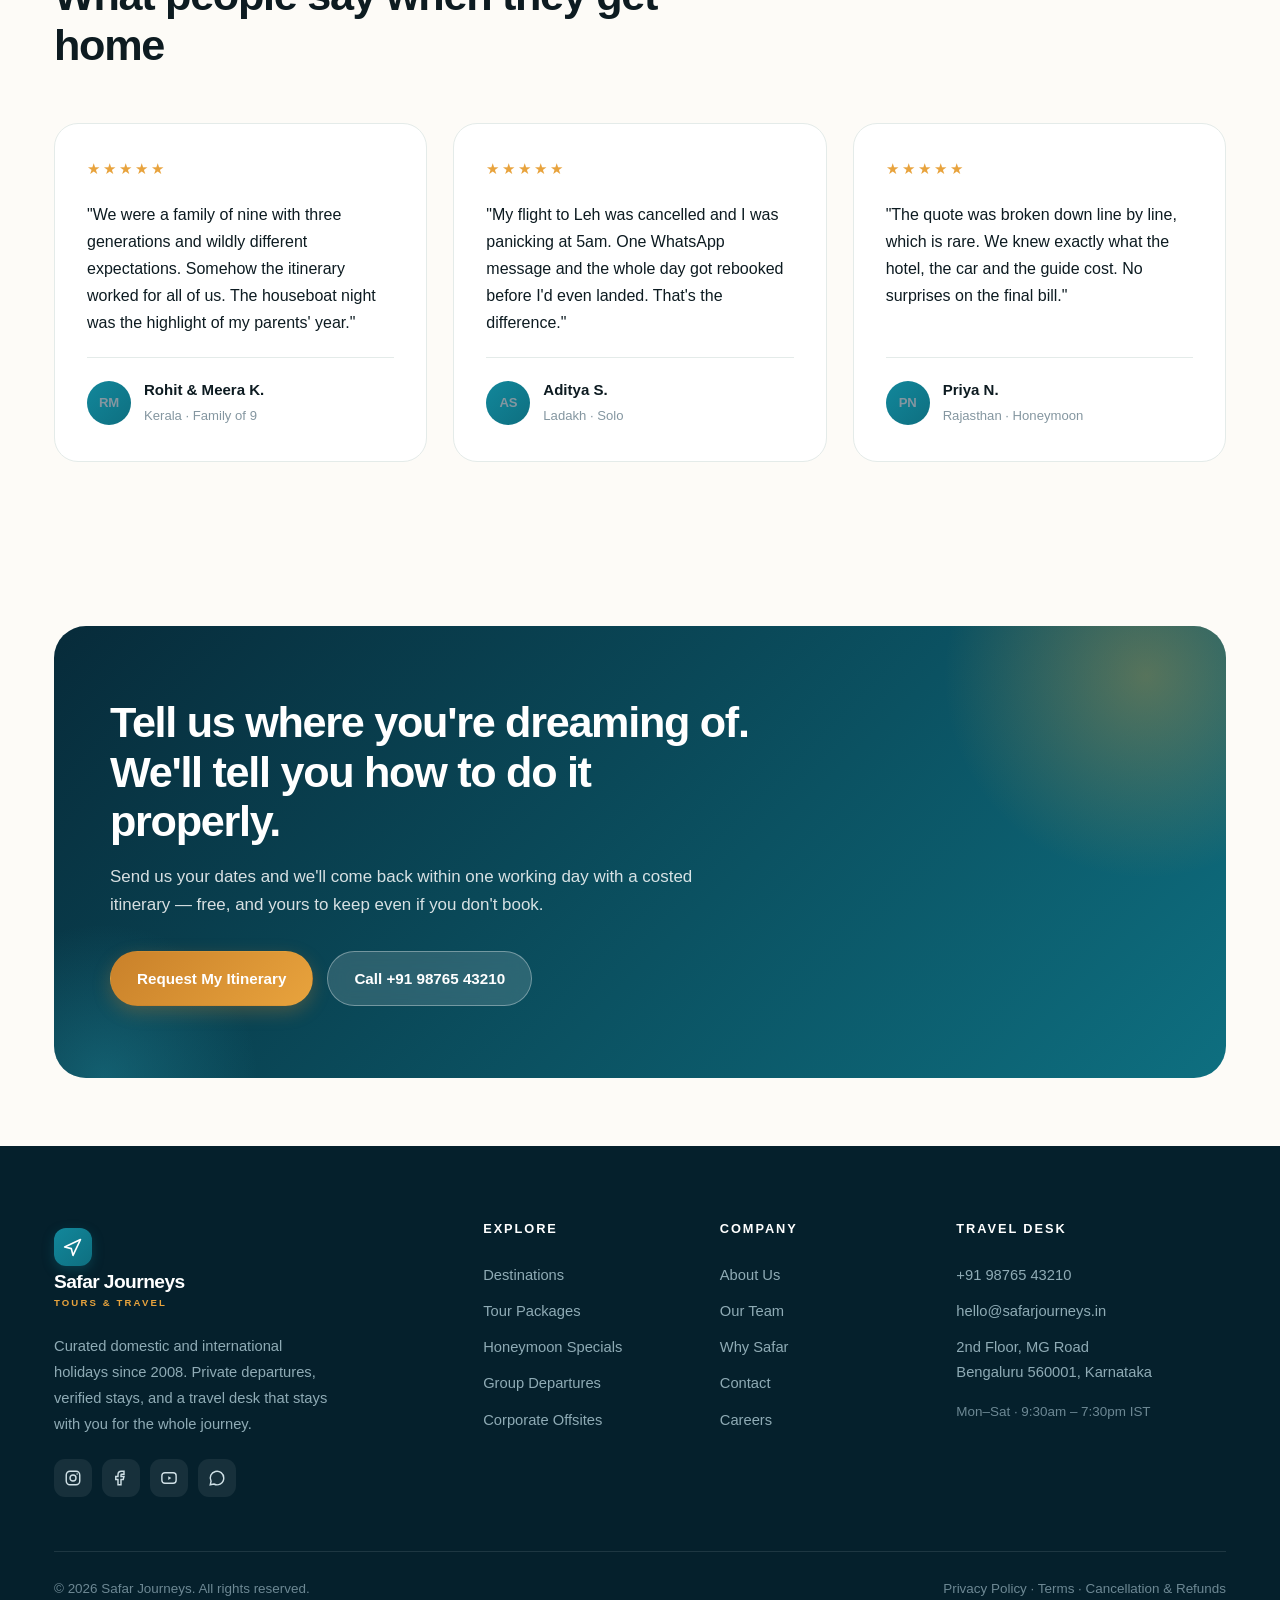
==== commit 35e36f85: "add Open Graph + theme-color meta for link previews" ====
--- a/index.html
+++ b/index.html
@@ -6,6 +6,17 @@
 <title>Safar Journeys — Curated Tours & Holidays Across India and Beyond</title>
 <meta name="description" content="Safar Journeys designs private, handcrafted holidays across India and overseas. Small groups, verified hotels, 24×7 on-trip support. Request a tailored itinerary.">
 <link rel="icon" href="data:image/svg+xml,%3Csvg xmlns='http://www.w3.org/2000/svg' viewBox='0 0 24 24'%3E%3Crect width='24' height='24' rx='6' fill='%230e6f80'/%3E%3Cpath d='M4 12l16-7-7 16-2-7-7-2z' fill='%23fff'/%3E%3C/svg%3E">
+
+<!-- social / link preview -->
+<meta property="og:type" content="website">
+<meta property="og:site_name" content="Safar Journeys">
+<meta property="og:title" content="Safar Journeys — Curated Tours &amp; Holidays">
+<meta property="og:description" content="Handcrafted Indian and international holidays. Private guides, hand-picked stays, a real human on WhatsApp from enquiry to homecoming.">
+<meta property="og:image" content="assets/img/kerala.jpg">
+<meta property="og:url" content="https://anirudh010513.github.io/safar-journeys/">
+<meta name="twitter:card" content="summary_large_image">
+<meta name="theme-color" content="#072b3a">
+
 <link rel="stylesheet" href="assets/css/style.css">
 </head>
 <body>
